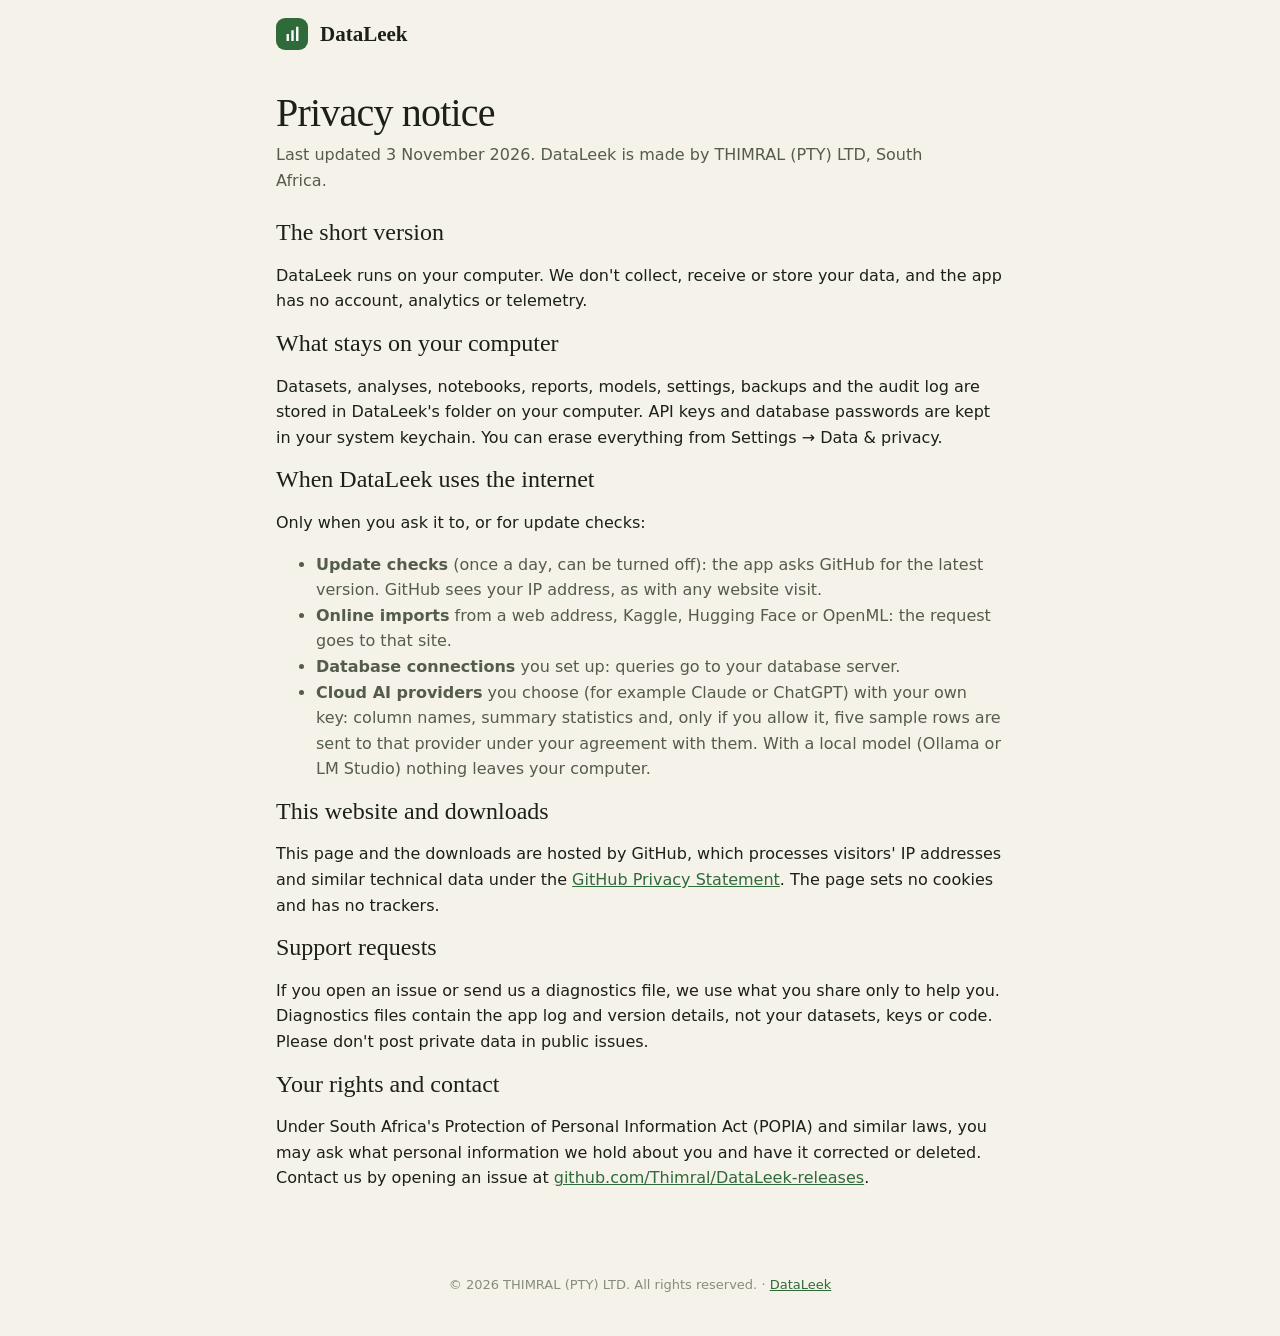
==== site/privacy.html @ f8dbf301 "Privacy notice, current screenshots, macOS 15 first-launch steps Co-Authored-By: Claude Opus 5.5 <no" ====
<!doctype html>
<html lang="en">
<head>
  <meta charset="utf-8">
  <meta name="viewport" content="width=device-width, initial-scale=1">
  <title>DataLeek privacy notice</title>
  <meta name="description" content="How DataLeek handles your data: it runs on your computer and collects nothing.">
  <link rel="icon" href="icon.svg" type="image/svg+xml">
  <style>
    :root {
      --bg: #121510; --surface: #181c15; --elevated: #20261c; --border: #2d3528; --text: #ebeee4; --muted: #a4ad9b; --faint: #737c6b;
      --accent: #c5f277; --accent-text: #162210; --soft: #1f2b19; --cyan: #63d8dd; --iris: #b4a3ff; --coral: #ffb19a;
      --serif: "Iowan Old Style", "Palatino Linotype", Palatino, Charter, Georgia, serif;
      --sans: Inter, system-ui, -apple-system, "Segoe UI", Roboto, sans-serif; --mono: ui-monospace, "SF Mono", Menlo, Consolas, monospace;
      color-scheme: dark;
    }
    @media (prefers-color-scheme: light) {
      :root:not([data-theme="dark"]) { --bg: #f5f2e9; --surface: #fbf9f3; --elevated: #ffffff; --border: #ddd6c6; --text: #1b2018; --muted: #545c4d; --faint: #868d7e;
        --accent: #2f6b3a; --accent-text: #ffffff; --soft: #e2ebd6; --cyan: #077e86; --iris: #7560b9; --coral: #be6045; color-scheme: light; }
    }
    * { box-sizing: border-box; }
    body { margin: 0; background: var(--bg); color: var(--text); font: 16px/1.6 var(--sans); -webkit-font-smoothing: antialiased; }
    a { color: var(--accent); }
    .wrap { max-width: 1120px; margin: 0 auto; padding: 0 16px; }
    nav { display: flex; align-items: center; gap: 12px; padding: 18px 0; }
    .mark { width: 32px; height: 32px; border-radius: 9px; background: var(--accent); color: var(--accent-text); display: grid; place-items: center; flex: 0 0 32px; }
    .mark svg { width: 19px; height: 19px; }
    .brand { font: 700 21px/1 var(--serif); }
    nav .links { margin-left: auto; display: flex; gap: 18px; font-size: 14px; }
    nav .links a { color: var(--muted); text-decoration: none; }
    nav .links a:hover { color: var(--text); }
    header.hero { padding: 56px 0 28px; text-align: center; }
    .kicker { font: 600 12px/1 var(--mono); letter-spacing: .08em; text-transform: uppercase; color: var(--accent); }
    h1 { font: 500 clamp(34px, 6vw, 60px)/1.05 var(--serif); letter-spacing: -.02em; margin: 16px auto 16px; max-width: 16ch; }
    .lede { color: var(--muted); font-size: clamp(16px, 2vw, 19px); max-width: 60ch; margin: 0 auto 28px; }
    .cta { display: flex; flex-wrap: wrap; gap: 10px; justify-content: center; }
    .btn { display: inline-flex; align-items: center; gap: 10px; padding: 13px 20px; border-radius: 12px; border: 1px solid var(--border); background: var(--surface);
      color: var(--text); font-weight: 600; text-decoration: none; transition: transform .1s, filter .1s; }
    .btn:hover { transform: translateY(-1px); }
    .btn.primary { background: var(--accent); border-color: var(--accent); color: var(--accent-text); }
    .btn small { font-weight: 500; opacity: .75; }
    .btn svg { width: 18px; height: 18px; }
    .meta { color: var(--faint); font-size: 13px; margin-top: 14px; }
    .shot { margin: 44px auto 0; border-radius: 16px; border: 1px solid var(--border); overflow: hidden; box-shadow: 0 30px 80px #0007; max-width: 1100px; }
    .shot img { display: block; width: 100%; height: auto; }
    section { padding: 64px 0 8px; }
    h2 { font: 500 clamp(26px, 3.4vw, 36px)/1.15 var(--serif); margin: 0 0 8px; }
    .sub { color: var(--muted); margin: 0 0 26px; max-width: 64ch; }
    .grid { display: grid; grid-template-columns: repeat(auto-fit, minmax(240px, 1fr)); gap: 14px; }
    .card { background: var(--surface); border: 1px solid var(--border); border-radius: 16px; padding: 20px; }
    .card h3 { margin: 10px 0 6px; font-size: 17px; }
    .card p { margin: 0; color: var(--muted); font-size: 15px; }
    .card .ic { width: 36px; height: 36px; border-radius: 10px; display: grid; place-items: center; background: var(--soft); color: var(--accent); }
    .card .ic svg { width: 20px; height: 20px; }
    .card ul { margin: 8px 0 0; padding-left: 18px; color: var(--muted); font-size: 14px; }
    .say { font-family: var(--mono); font-size: 13px; background: var(--elevated); border: 1px solid var(--border); border-radius: 999px; padding: 4px 12px; display: inline-block; margin: 3px 2px; color: var(--text); }
    .downloads { display: grid; grid-template-columns: repeat(auto-fit, minmax(260px, 1fr)); gap: 14px; }
    .dl { background: var(--surface); border: 1px solid var(--border); border-radius: 16px; padding: 22px; display: flex; flex-direction: column; gap: 10px; }
    .dl.here { border-color: var(--accent); }
    .dl h3 { margin: 0; display: flex; align-items: center; gap: 10px; }
    .dl p, .dl li { color: var(--muted); font-size: 14px; margin: 0; }
    .dl ol { margin: 0; padding-left: 18px; display: grid; gap: 4px; }
    .dl .btn { justify-content: center; margin-top: auto; }
    .tag { font: 600 11px/1 var(--mono); color: var(--accent-text); background: var(--accent); padding: 4px 7px; border-radius: 6px; }
    .themes { display: flex; flex-wrap: wrap; gap: 10px; }
    .sw { display: flex; align-items: center; gap: 8px; border: 1px solid var(--border); border-radius: 999px; padding: 6px 12px 6px 6px; background: var(--surface); font-size: 14px; }
    .sw i { width: 22px; height: 22px; border-radius: 50%; display: block; border: 1px solid #fff2; }
    details { background: var(--surface); border: 1px solid var(--border); border-radius: 14px; padding: 14px 18px; margin-bottom: 10px; }
    summary { cursor: pointer; font-weight: 600; }
    details p { color: var(--muted); margin: 10px 0 0; }
    footer { color: var(--faint); font-size: 13px; padding: 60px 0 40px; text-align: center; }
    @media (max-width: 640px) { nav .links { display: none; } header.hero { padding-top: 28px; } }
  </style>
</head>
<body>
  <div class="wrap" style="max-width:760px">
    <nav><a href="./" style="display:flex;align-items:center;gap:12px;text-decoration:none;color:inherit"><div class="mark" aria-hidden="true"><svg viewBox="0 0 32 32" fill="none"><path d="M8 25V17M16 25V11M24 25V5" stroke="currentColor" stroke-width="4" stroke-linecap="square"/></svg></div><span class="brand">DataLeek</span></a></nav>
    <section style="padding-top:24px">
      <h1 style="text-align:left;margin:0 0 8px;max-width:none;font-size:40px">Privacy notice</h1>
      <p class="sub">Last updated 3 November 2026. DataLeek is made by THIMRAL (PTY) LTD, South Africa.</p>
      <h2 style="font-size:24px">The short version</h2>
      <p>DataLeek runs on your computer. We don't collect, receive or store your data, and the app has no account, analytics or telemetry.</p>
      <h2 style="font-size:24px">What stays on your computer</h2>
      <p>Datasets, analyses, notebooks, reports, models, settings, backups and the audit log are stored in DataLeek's folder on your computer. API keys and database passwords are kept in your system keychain. You can erase everything from Settings → Data &amp; privacy.</p>
      <h2 style="font-size:24px">When DataLeek uses the internet</h2>
      <p>Only when you ask it to, or for update checks:</p>
      <ul style="color:var(--muted)">
        <li><b>Update checks</b> (once a day, can be turned off): the app asks GitHub for the latest version. GitHub sees your IP address, as with any website visit.</li>
        <li><b>Online imports</b> from a web address, Kaggle, Hugging Face or OpenML: the request goes to that site.</li>
        <li><b>Database connections</b> you set up: queries go to your database server.</li>
        <li><b>Cloud AI providers</b> you choose (for example Claude or ChatGPT) with your own key: column names, summary statistics and, only if you allow it, five sample rows are sent to that provider under your agreement with them. With a local model (Ollama or LM Studio) nothing leaves your computer.</li>
      </ul>
      <h2 style="font-size:24px">This website and downloads</h2>
      <p>This page and the downloads are hosted by GitHub, which processes visitors' IP addresses and similar technical data under the <a href="https://docs.github.com/site-policy/privacy-policies/github-general-privacy-statement">GitHub Privacy Statement</a>. The page sets no cookies and has no trackers.</p>
      <h2 style="font-size:24px">Support requests</h2>
      <p>If you open an issue or send us a diagnostics file, we use what you share only to help you. Diagnostics files contain the app log and version details, not your datasets, keys or code. Please don't post private data in public issues.</p>
      <h2 style="font-size:24px">Your rights and contact</h2>
      <p>Under South Africa's Protection of Personal Information Act (POPIA) and similar laws, you may ask what personal information we hold about you and have it corrected or deleted. Contact us by opening an issue at <a href="https://github.com/Thimral/DataLeek-releases/issues">github.com/Thimral/DataLeek-releases</a>.</p>
    </section>
    <footer>© 2026 THIMRAL (PTY) LTD. All rights reserved. · <a href="./">DataLeek</a></footer>
  </div>
</body>
</html>
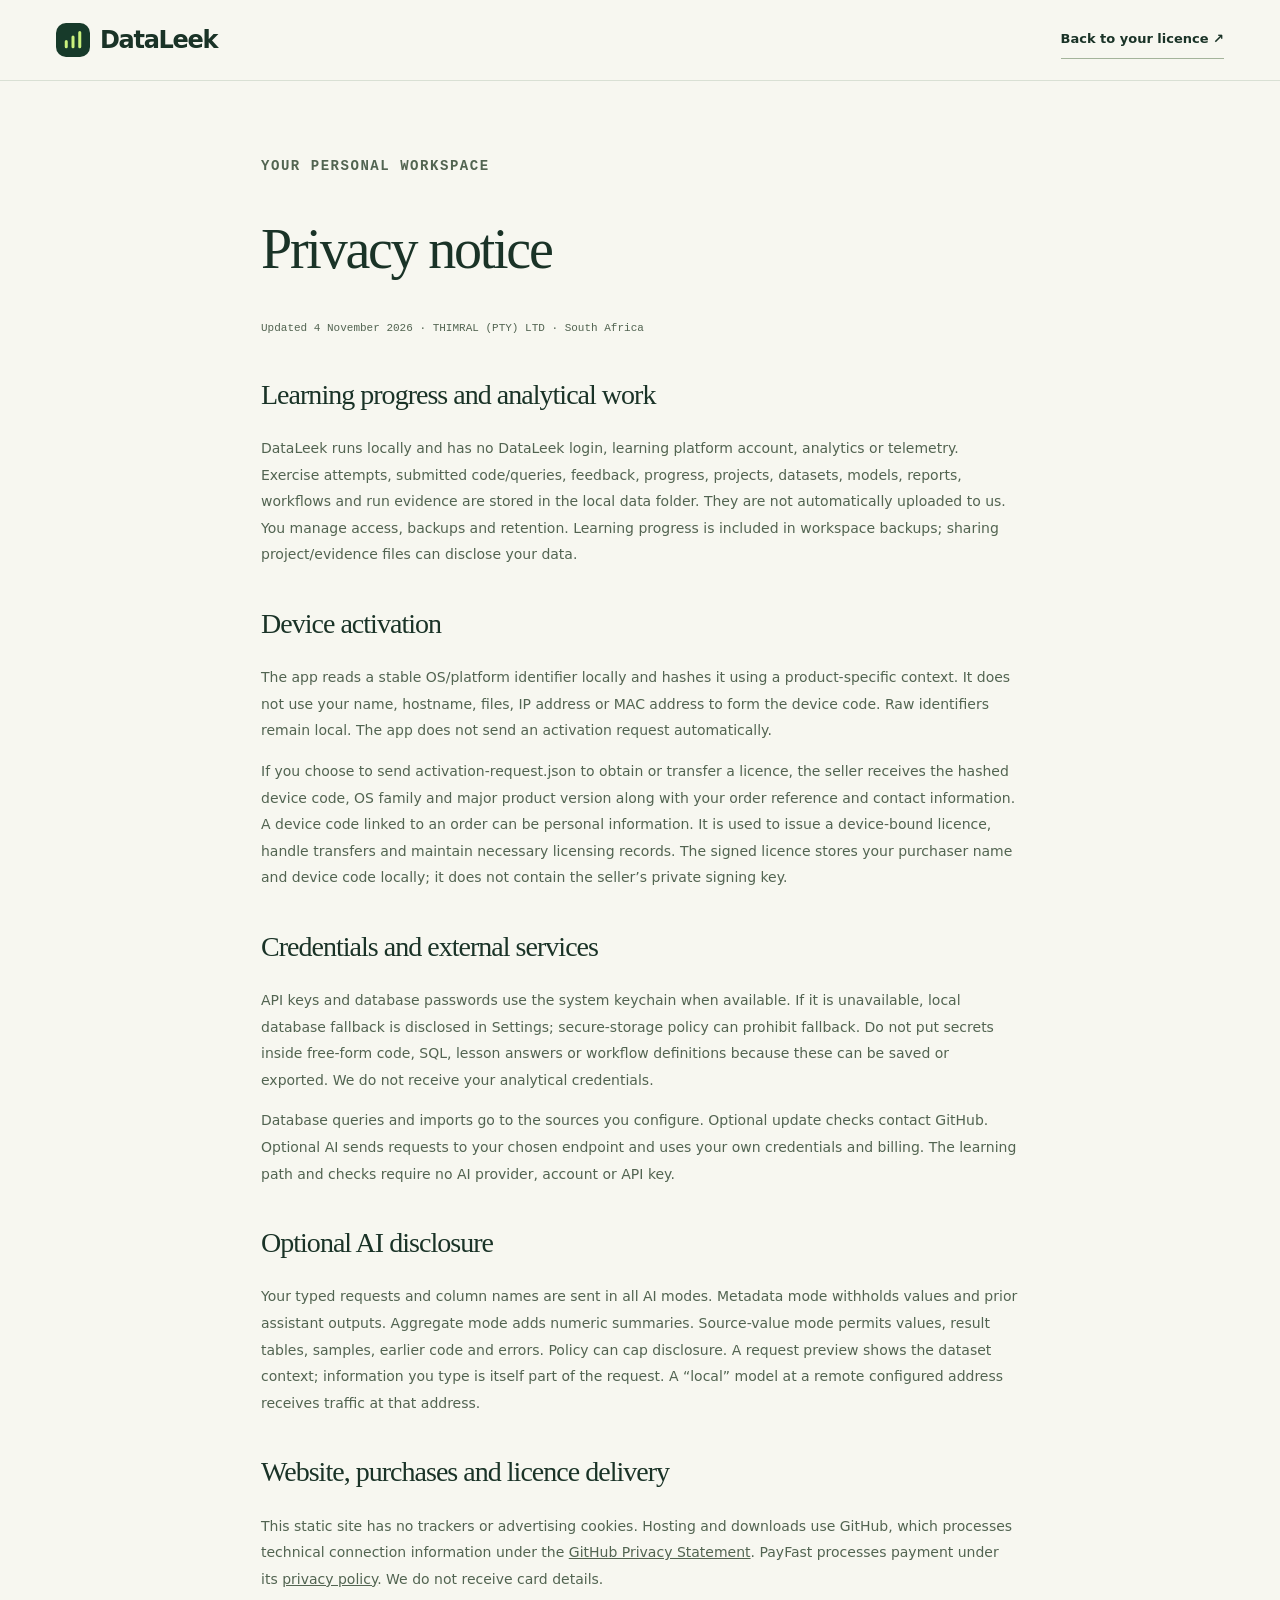
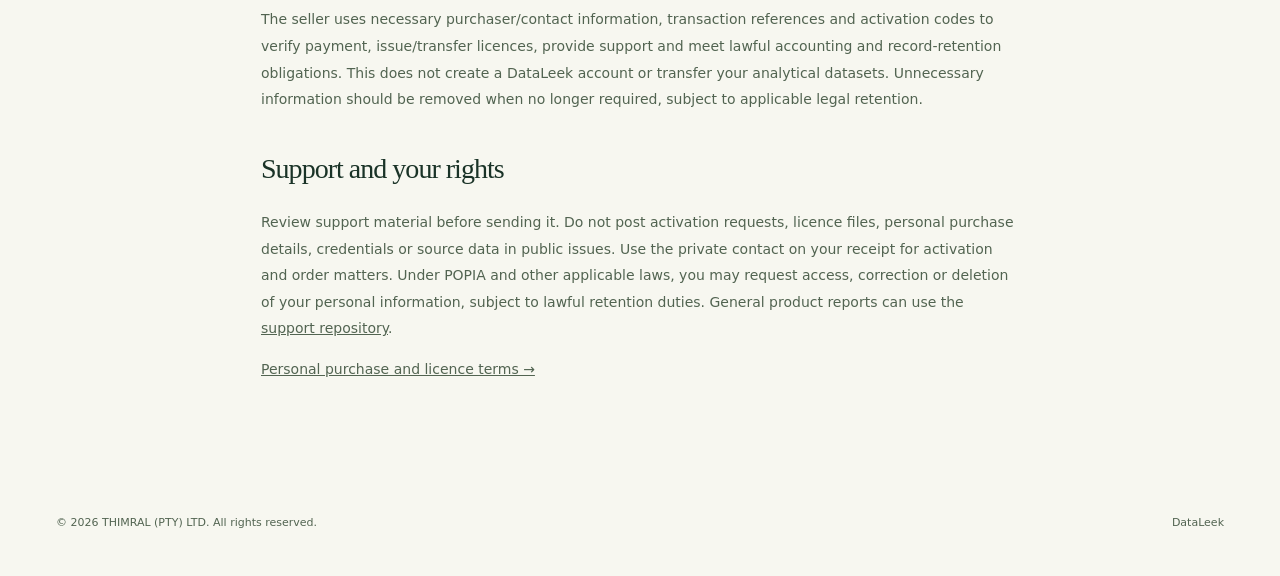
==== commit 1838998c: "Present DataLeek Personal with a refined static purchase site Replace multi-user packages with one o" ====
--- a/site/privacy.html
+++ b/site/privacy.html
@@ -1,103 +1 @@
-<!doctype html>
-<html lang="en">
-<head>
-  <meta charset="utf-8">
-  <meta name="viewport" content="width=device-width, initial-scale=1">
-  <title>DataLeek privacy notice</title>
-  <meta name="description" content="How DataLeek handles your data: it runs on your computer and collects nothing.">
-  <link rel="icon" href="icon.svg" type="image/svg+xml">
-  <style>
-    :root {
-      --bg: #121510; --surface: #181c15; --elevated: #20261c; --border: #2d3528; --text: #ebeee4; --muted: #a4ad9b; --faint: #737c6b;
-      --accent: #c5f277; --accent-text: #162210; --soft: #1f2b19; --cyan: #63d8dd; --iris: #b4a3ff; --coral: #ffb19a;
-      --serif: "Iowan Old Style", "Palatino Linotype", Palatino, Charter, Georgia, serif;
-      --sans: Inter, system-ui, -apple-system, "Segoe UI", Roboto, sans-serif; --mono: ui-monospace, "SF Mono", Menlo, Consolas, monospace;
-      color-scheme: dark;
-    }
-    @media (prefers-color-scheme: light) {
-      :root:not([data-theme="dark"]) { --bg: #f5f2e9; --surface: #fbf9f3; --elevated: #ffffff; --border: #ddd6c6; --text: #1b2018; --muted: #545c4d; --faint: #868d7e;
-        --accent: #2f6b3a; --accent-text: #ffffff; --soft: #e2ebd6; --cyan: #077e86; --iris: #7560b9; --coral: #be6045; color-scheme: light; }
-    }
-    * { box-sizing: border-box; }
-    body { margin: 0; background: var(--bg); color: var(--text); font: 16px/1.6 var(--sans); -webkit-font-smoothing: antialiased; }
-    a { color: var(--accent); }
-    .wrap { max-width: 1120px; margin: 0 auto; padding: 0 16px; }
-    nav { display: flex; align-items: center; gap: 12px; padding: 18px 0; }
-    .mark { width: 32px; height: 32px; border-radius: 9px; background: var(--accent); color: var(--accent-text); display: grid; place-items: center; flex: 0 0 32px; }
-    .mark svg { width: 19px; height: 19px; }
-    .brand { font: 700 21px/1 var(--serif); }
-    nav .links { margin-left: auto; display: flex; gap: 18px; font-size: 14px; }
-    nav .links a { color: var(--muted); text-decoration: none; }
-    nav .links a:hover { color: var(--text); }
-    header.hero { padding: 56px 0 28px; text-align: center; }
-    .kicker { font: 600 12px/1 var(--mono); letter-spacing: .08em; text-transform: uppercase; color: var(--accent); }
-    h1 { font: 500 clamp(34px, 6vw, 60px)/1.05 var(--serif); letter-spacing: -.02em; margin: 16px auto 16px; max-width: 16ch; }
-    .lede { color: var(--muted); font-size: clamp(16px, 2vw, 19px); max-width: 60ch; margin: 0 auto 28px; }
-    .cta { display: flex; flex-wrap: wrap; gap: 10px; justify-content: center; }
-    .btn { display: inline-flex; align-items: center; gap: 10px; padding: 13px 20px; border-radius: 12px; border: 1px solid var(--border); background: var(--surface);
-      color: var(--text); font-weight: 600; text-decoration: none; transition: transform .1s, filter .1s; }
-    .btn:hover { transform: translateY(-1px); }
-    .btn.primary { background: var(--accent); border-color: var(--accent); color: var(--accent-text); }
-    .btn small { font-weight: 500; opacity: .75; }
-    .btn svg { width: 18px; height: 18px; }
-    .meta { color: var(--faint); font-size: 13px; margin-top: 14px; }
-    .shot { margin: 44px auto 0; border-radius: 16px; border: 1px solid var(--border); overflow: hidden; box-shadow: 0 30px 80px #0007; max-width: 1100px; }
-    .shot img { display: block; width: 100%; height: auto; }
-    section { padding: 64px 0 8px; }
-    h2 { font: 500 clamp(26px, 3.4vw, 36px)/1.15 var(--serif); margin: 0 0 8px; }
-    .sub { color: var(--muted); margin: 0 0 26px; max-width: 64ch; }
-    .grid { display: grid; grid-template-columns: repeat(auto-fit, minmax(240px, 1fr)); gap: 14px; }
-    .card { background: var(--surface); border: 1px solid var(--border); border-radius: 16px; padding: 20px; }
-    .card h3 { margin: 10px 0 6px; font-size: 17px; }
-    .card p { margin: 0; color: var(--muted); font-size: 15px; }
-    .card .ic { width: 36px; height: 36px; border-radius: 10px; display: grid; place-items: center; background: var(--soft); color: var(--accent); }
-    .card .ic svg { width: 20px; height: 20px; }
-    .card ul { margin: 8px 0 0; padding-left: 18px; color: var(--muted); font-size: 14px; }
-    .say { font-family: var(--mono); font-size: 13px; background: var(--elevated); border: 1px solid var(--border); border-radius: 999px; padding: 4px 12px; display: inline-block; margin: 3px 2px; color: var(--text); }
-    .downloads { display: grid; grid-template-columns: repeat(auto-fit, minmax(260px, 1fr)); gap: 14px; }
-    .dl { background: var(--surface); border: 1px solid var(--border); border-radius: 16px; padding: 22px; display: flex; flex-direction: column; gap: 10px; }
-    .dl.here { border-color: var(--accent); }
-    .dl h3 { margin: 0; display: flex; align-items: center; gap: 10px; }
-    .dl p, .dl li { color: var(--muted); font-size: 14px; margin: 0; }
-    .dl ol { margin: 0; padding-left: 18px; display: grid; gap: 4px; }
-    .dl .btn { justify-content: center; margin-top: auto; }
-    .tag { font: 600 11px/1 var(--mono); color: var(--accent-text); background: var(--accent); padding: 4px 7px; border-radius: 6px; }
-    .themes { display: flex; flex-wrap: wrap; gap: 10px; }
-    .sw { display: flex; align-items: center; gap: 8px; border: 1px solid var(--border); border-radius: 999px; padding: 6px 12px 6px 6px; background: var(--surface); font-size: 14px; }
-    .sw i { width: 22px; height: 22px; border-radius: 50%; display: block; border: 1px solid #fff2; }
-    details { background: var(--surface); border: 1px solid var(--border); border-radius: 14px; padding: 14px 18px; margin-bottom: 10px; }
-    summary { cursor: pointer; font-weight: 600; }
-    details p { color: var(--muted); margin: 10px 0 0; }
-    footer { color: var(--faint); font-size: 13px; padding: 60px 0 40px; text-align: center; }
-    @media (max-width: 640px) { nav .links { display: none; } header.hero { padding-top: 28px; } }
-  </style>
-</head>
-<body>
-  <div class="wrap" style="max-width:760px">
-    <nav><a href="./" style="display:flex;align-items:center;gap:12px;text-decoration:none;color:inherit"><div class="mark" aria-hidden="true"><svg viewBox="0 0 32 32" fill="none"><path d="M8 25V17M16 25V11M24 25V5" stroke="currentColor" stroke-width="4" stroke-linecap="square"/></svg></div><span class="brand">DataLeek</span></a></nav>
-    <section style="padding-top:24px">
-      <h1 style="text-align:left;margin:0 0 8px;max-width:none;font-size:40px">Privacy notice</h1>
-      <p class="sub">Last updated 3 November 2026. DataLeek is made by THIMRAL (PTY) LTD, South Africa.</p>
-      <h2 style="font-size:24px">The short version</h2>
-      <p>DataLeek runs on your computer. We don't collect, receive or store your data, and the app has no account, analytics or telemetry.</p>
-      <h2 style="font-size:24px">What stays on your computer</h2>
-      <p>Datasets, analyses, notebooks, reports, models, settings, backups and the audit log are stored in DataLeek's folder on your computer. API keys and database passwords are kept in your system keychain. You can erase everything from Settings → Data &amp; privacy.</p>
-      <h2 style="font-size:24px">When DataLeek uses the internet</h2>
-      <p>Only when you ask it to, or for update checks:</p>
-      <ul style="color:var(--muted)">
-        <li><b>Update checks</b> (once a day, can be turned off): the app asks GitHub for the latest version. GitHub sees your IP address, as with any website visit.</li>
-        <li><b>Online imports</b> from a web address, Kaggle, Hugging Face or OpenML: the request goes to that site.</li>
-        <li><b>Database connections</b> you set up: queries go to your database server.</li>
-        <li><b>Cloud AI providers</b> you choose (for example Claude or ChatGPT) with your own key: column names, summary statistics and, only if you allow it, five sample rows are sent to that provider under your agreement with them. With a local model (Ollama or LM Studio) nothing leaves your computer.</li>
-      </ul>
-      <h2 style="font-size:24px">This website and downloads</h2>
-      <p>This page and the downloads are hosted by GitHub, which processes visitors' IP addresses and similar technical data under the <a href="https://docs.github.com/site-policy/privacy-policies/github-general-privacy-statement">GitHub Privacy Statement</a>. The page sets no cookies and has no trackers.</p>
-      <h2 style="font-size:24px">Support requests</h2>
-      <p>If you open an issue or send us a diagnostics file, we use what you share only to help you. Diagnostics files contain the app log and version details, not your datasets, keys or code. Please don't post private data in public issues.</p>
-      <h2 style="font-size:24px">Your rights and contact</h2>
-      <p>Under South Africa's Protection of Personal Information Act (POPIA) and similar laws, you may ask what personal information we hold about you and have it corrected or deleted. Contact us by opening an issue at <a href="https://github.com/Thimral/DataLeek-releases/issues">github.com/Thimral/DataLeek-releases</a>.</p>
-    </section>
-    <footer>© 2026 THIMRAL (PTY) LTD. All rights reserved. · <a href="./">DataLeek</a></footer>
-  </div>
-</body>
-</html>
+<!doctype html><html lang="en"><head><meta charset="utf-8"><meta name="viewport" content="width=device-width,initial-scale=1"><title>Privacy — DataLeek Personal</title><meta name="description" content="DataLeek keeps learning progress and analytical work local. How device activation, optional AI, purchases and support work."><link rel="icon" href="icon.svg"><link rel="stylesheet" href="site.css"></head><body><header class="header"><div class="container nav"><a class="brand" href="./"><span class="brand-mark" aria-hidden="true"><svg viewBox="0 0 32 32" fill="none"><path d="M7 25V18M16 25V12M25 25V6" stroke="currentColor" stroke-width="4" stroke-linecap="round"/></svg></span>DataLeek</a><a class="text-link" href="./#pricing">Back to your licence ↗</a></div></header><main class="container legal"><p class="eyebrow">YOUR PERSONAL WORKSPACE</p><h1>Privacy notice</h1><p class="updated">Updated 4 November 2026 · THIMRAL (PTY) LTD · South Africa</p><h2>Learning progress and analytical work</h2><p>DataLeek runs locally and has no DataLeek login, learning platform account, analytics or telemetry. Exercise attempts, submitted code/queries, feedback, progress, projects, datasets, models, reports, workflows and run evidence are stored in the local data folder. They are not automatically uploaded to us. You manage access, backups and retention. Learning progress is included in workspace backups; sharing project/evidence files can disclose your data.</p><h2>Device activation</h2><p>The app reads a stable OS/platform identifier locally and hashes it using a product-specific context. It does not use your name, hostname, files, IP address or MAC address to form the device code. Raw identifiers remain local. The app does not send an activation request automatically.</p><p>If you choose to send activation-request.json to obtain or transfer a licence, the seller receives the hashed device code, OS family and major product version along with your order reference and contact information. A device code linked to an order can be personal information. It is used to issue a device-bound licence, handle transfers and maintain necessary licensing records. The signed licence stores your purchaser name and device code locally; it does not contain the seller’s private signing key.</p><h2>Credentials and external services</h2><p>API keys and database passwords use the system keychain when available. If it is unavailable, local database fallback is disclosed in Settings; secure-storage policy can prohibit fallback. Do not put secrets inside free-form code, SQL, lesson answers or workflow definitions because these can be saved or exported. We do not receive your analytical credentials.</p><p>Database queries and imports go to the sources you configure. Optional update checks contact GitHub. Optional AI sends requests to your chosen endpoint and uses your own credentials and billing. The learning path and checks require no AI provider, account or API key.</p><h2>Optional AI disclosure</h2><p>Your typed requests and column names are sent in all AI modes. Metadata mode withholds values and prior assistant outputs. Aggregate mode adds numeric summaries. Source-value mode permits values, result tables, samples, earlier code and errors. Policy can cap disclosure. A request preview shows the dataset context; information you type is itself part of the request. A “local” model at a remote configured address receives traffic at that address.</p><h2>Website, purchases and licence delivery</h2><p>This static site has no trackers or advertising cookies. Hosting and downloads use GitHub, which processes technical connection information under the <a href="https://docs.github.com/site-policy/privacy-policies/github-general-privacy-statement">GitHub Privacy Statement</a>. PayFast processes payment under its <a href="https://payfast.io/privacy-policy/">privacy policy</a>. We do not receive card details.</p><p>The seller uses necessary purchaser/contact information, transaction references and activation codes to verify payment, issue/transfer licences, provide support and meet lawful accounting and record-retention obligations. This does not create a DataLeek account or transfer your analytical datasets. Unnecessary information should be removed when no longer required, subject to applicable legal retention.</p><h2>Support and your rights</h2><p>Review support material before sending it. Do not post activation requests, licence files, personal purchase details, credentials or source data in public issues. Use the private contact on your receipt for activation and order matters. Under POPIA and other applicable laws, you may request access, correction or deletion of your personal information, subject to lawful retention duties. General product reports can use the <a href="https://github.com/Thimral/DataLeek-releases/issues">support repository</a>.</p><p><a href="terms.html">Personal purchase and licence terms →</a></p></main><footer class="footer container"><small>© 2026 THIMRAL (PTY) LTD. All rights reserved.</small><a href="./">DataLeek</a></footer></body></html>
--- a/site/site.css
+++ b/site/site.css
@@ -0,0 +1,297 @@
+/* DataLeek Personal. Pine, lime and warm ivory; no external fonts or UI packages. */
+:root {
+  --paper: #f7f7f0;
+  --white: #fff;
+  --ink: #1a3327;
+  --muted: #526451;
+  --line: #d9e0d4;
+  --green: #173a2a;
+  --lime: #caf17d;
+  --soft: #edf1e6;
+  --serif: "Iowan Old Style", "Palatino Linotype", Palatino, Georgia, serif;
+  --sans: Inter, system-ui, -apple-system, "Segoe UI", sans-serif;
+  --mono: ui-monospace, "SF Mono", Consolas, monospace;
+  color-scheme: light;
+  scroll-behavior: smooth;
+  scroll-padding-top: 100px;
+}
+* { box-sizing: border-box; }
+body { margin: 0; background: var(--paper); color: var(--ink); font: 15px/1.75 var(--sans); -webkit-font-smoothing: antialiased; }
+button, input { font: inherit; }
+a { color: inherit; }
+button, a, input, summary { touch-action: manipulation; }
+a, button { -webkit-tap-highlight-color: transparent; }
+button { cursor: pointer; }
+button:disabled { cursor: not-allowed; opacity: .55; }
+[hidden] { display: none !important; }
+::selection { background: var(--lime); color: var(--ink); }
+:focus-visible { outline: 3px solid #547a3b; outline-offset: 5px; }
+img { display: block; max-width: 100%; }
+.icon-library { position: absolute; width: 0; height: 0; overflow: hidden; pointer-events: none; }
+.ui-icon { display: inline-block; width: 20px; height: 20px; flex: none; fill: none; stroke: currentColor; stroke-width: 1.7; stroke-linecap: round; stroke-linejoin: round; vertical-align: middle; }
+.container { max-width: 1328px; margin-inline: auto; padding-inline: 56px; }
+.eyebrow { font: 550 10px/1.7 var(--mono); letter-spacing: .11em; text-transform: uppercase; margin: 0 0 20px; display: flex; align-items: center; gap: 9px; }
+.status-dot { display: inline-block; width: 6px; height: 6px; background: #507434; border-radius: 50%; flex: none; }
+h2 { font: 400 clamp(34px,3.7vw,50px)/1.15 var(--serif); letter-spacing: -.035em; margin: 0 0 24px; }
+h1 em, h2 em { font-weight: 400; color: #527139; }
+.micro { font-size: 12px; color: var(--muted); line-height: 1.8; }
+.header { position: sticky; top: 0; z-index: 10; background: #f7f7f0f5; border-bottom: 1px solid var(--line); backdrop-filter: blur(16px); }
+.nav { height: 80px; display: flex; align-items: center; justify-content: space-between; gap: 28px; }
+.brand { display: inline-flex; align-items: center; gap: 10px; font: 650 24px/1 var(--sans); text-decoration: none; letter-spacing: -.055em; white-space: nowrap; }
+.brand-mark { display: grid; place-items: center; width: 34px; height: 34px; border-radius: 10px; background: var(--green); color: var(--lime); }
+.brand-mark svg { width: 24px; height: 24px; }
+.nav nav { display: flex; gap: 32px; }
+.nav nav a { position: relative; font-size: 13px; font-weight: 500; text-decoration: none; color: var(--muted); }
+.nav nav a:hover { color: var(--ink); text-decoration: underline; text-underline-offset: 6px; }
+.button { display: inline-flex; align-items: center; justify-content: center; gap: 20px; background: transparent; border: 1px solid #adbea4; border-radius: 8px; padding: 14px 21px; text-decoration: none; font-size: 13px; font-weight: 600; line-height: 1.4; transition: background .15s, border-color .15s, transform .15s; }
+.button:hover { background: #e7eddf; border-color: #769265; transform: translateY(-1px); }
+.button.primary { background: var(--green); border-color: var(--green); color: #f3f5eb; }
+.button.primary:hover { background: #275037; }
+.button.small { font-size: 12px; padding: 11px 16px; }
+.button .ui-icon, .text-link .ui-icon { width: 17px; height: 17px; }
+.text-link { font-size: 13px; font-weight: 550; text-decoration: none; display: inline-flex; align-items: center; gap: 12px; border-bottom: 1px solid #a4b49b; padding: 7px 0; }
+.text-link:hover { border-color: var(--ink); }
+.menu-toggle { display: none; align-items: center; gap: 10px; background: transparent; border: 1px solid var(--line); padding: 8px 12px; border-radius: 7px; color: var(--ink); font-size: 12px; }
+
+/* Intro: the real application is the main visual. */
+.hero { padding-top: 78px; padding-bottom: 76px; display: grid; grid-template-columns: .95fr 1.15fr; gap: 48px; align-items: center; min-height: 720px; }
+.hero h1 { font: 500 clamp(56px,5.8vw,82px)/1.03 var(--serif); letter-spacing: -.05em; margin: 24px 0; }
+.lead { font-size: 16px; line-height: 1.85; max-width: 420px; color: var(--muted); }
+.hero-actions { display: flex; align-items: center; gap: 24px; margin: 30px 0 18px; flex-wrap: wrap; }
+.hero .micro { font-size: 11px; line-height: 1.9; }
+.hero-visual { position: relative; min-width: 0; padding: 28px 0 14px; }
+.hero-visual::before { content: ""; position: absolute; inset: 0 -24px 0 -24px; z-index: -1; border: 1px solid #dce5d0; border-radius: 26px; background-color: #eaf0df; background-image: linear-gradient(#68884a0c 1px,transparent 1px),linear-gradient(90deg,#68884a0c 1px,transparent 1px); background-size: 28px 28px; }
+.visual-label { display: flex; justify-content: space-between; flex-wrap: wrap; gap: 6px; font: 9px var(--mono); letter-spacing: .04em; margin: 0 2px 16px; color: #526c44; }
+.product-window { border: 1px solid #435b45; border-radius: 10px; overflow: hidden; box-shadow: 0 24px 44px #294c2f24,0 4px 12px #294c2f10; background: #111a16; }
+.product-window img { width: 100%; height: auto; aspect-ratio: 1.48; object-fit: cover; object-position: left top; }
+.window-chrome { min-height: 32px; display: flex; align-items: center; justify-content: space-between; gap: 12px; padding: 8px 12px; color: #b5c5b7; font: 10px var(--mono); background: #1b2a21; border-bottom: 1px solid #344a39; }
+.window-chrome > .ui-icon { width: 13px; height: 13px; }
+.window-dots { display: flex; gap: 5px; }
+.window-dots i { width: 5px; height: 5px; background: #6e8670; border-radius: 50%; }
+.visual-note { display: flex; align-items: center; gap: 13px; margin: 22px 8px 0; }
+.note-mark { display: grid; place-items: center; width: 36px; height: 36px; border: 1px solid #b8c99f; border-radius: 10px; background: #f2f6e9; color: #507137; }
+.visual-note strong { font-size: 12px; font-weight: 600; }
+.visual-note p { font-size: 11px; color: var(--muted); margin: 1px 0; }
+.principles { background: #eef2e6; border-block: 1px solid var(--line); }
+.principles-inner { display: flex; justify-content: space-between; gap: 24px; flex-wrap: wrap; padding-block: 24px; font: 10px var(--mono); letter-spacing: .06em; color: #4c6540; }
+
+/* The learning path */
+.section { padding-block: 96px; }
+.section-heading { display: grid; grid-template-columns: 1fr .65fr; column-gap: 90px; align-items: end; margin-bottom: 42px; }
+.section-heading .eyebrow { grid-column: 1 / -1; }
+.section-heading h2 { margin-bottom: 0; }
+.section-heading > p:last-child { font-size: 14px; line-height: 1.85; color: var(--muted); margin: 0; max-width: 360px; }
+.course-grid { display: grid; grid-template-columns: repeat(4,minmax(0,1fr)); gap: 16px; }
+.course-card { border: 1px solid var(--line); border-radius: 12px; background: #fcfcf7; padding: 22px; display: flex; flex-direction: column; min-width: 0; }
+.course-card-top { display: flex; justify-content: space-between; align-items: center; margin-bottom: 20px; }
+.course-icon { display: grid; place-items: center; width: 38px; height: 38px; color: #3b6a39; background: #ebf1df; border: 1px solid #dce6cd; border-radius: 10px; }
+.course-card:nth-child(3n+2) .course-icon { color: #397778; background: #e5efea; border-color: #d4e3dd; }
+.course-card:nth-child(3n) .course-icon { color: #8b672b; background: #f2ecda; border-color: #e7ddc0; }
+.course-number { font: 11px var(--mono); color: var(--muted); }
+.course-card .eyebrow { font-size: 9px; margin-bottom: 7px; letter-spacing: .08em; color: var(--muted); }
+.course-card h3 { font: 600 17px/1.45 var(--sans); letter-spacing: -.025em; margin: 0 0 12px; }
+.course-card > p:not(.eyebrow) { flex: 1; font-size: 13px; line-height: 1.8; color: var(--muted); margin: 0 0 20px; }
+.course-card details { border-top: 1px solid var(--line); padding-top: 14px; }
+.course-card summary { font-size: 11px; gap: 10px; }
+.course-card details ul { font-size: 12px; color: var(--muted); padding-left: 16px; }
+.course-time { display: flex; align-items: center; gap: 6px; font: 10px var(--mono); color: var(--muted); margin-top: 16px; }
+.course-time svg { width: 14px; height: 14px; }
+.course-note { max-width: 850px; margin: 24px 0 0; color: var(--muted); font-size: 11px; line-height: 1.9; }
+
+/* A worked example and the analytical workspace */
+.workflow-section { background: var(--green); color: #f3f5eb; padding-block: 88px; }
+.workflow-layout { display: grid; grid-template-columns: 1fr 1fr; gap: 88px; align-items: center; }
+.workflow-section .eyebrow { color: #beccab; }
+.workflow-section h2 em { color: var(--lime); }
+.workflow-section p:not(.eyebrow) { color: #c2d0bb; font-size: 14px; max-width: 410px; line-height: 1.9; }
+.workflow-section .text-link { margin-top: 16px; border-color: #71946b; }
+.workflow-demo { border: 1px solid #526f4c; border-radius: 14px; background: #1d4430; box-shadow: 0 16px 40px #06251622; }
+.workflow-demo-head { display: flex; align-items: center; gap: 10px; padding: 20px 24px; border-bottom: 1px solid #45613e; font-size: 13px; flex-wrap: wrap; }
+.workflow-demo-head .status-dot { background: var(--lime); }
+.pill { display: inline-flex; align-items: center; font: 9px var(--mono); letter-spacing: .03em; padding: 5px 8px; border: 1px solid #68805a; border-radius: 5px; }
+.workflow-demo-head .pill { margin-left: auto; color: #cfe0bc; font-size: 8px; }
+.process-list { list-style: none; margin: 0; padding: 8px 24px; }
+.process-list li { display: flex; align-items: center; gap: 18px; padding: 20px 0; }
+.step-icon { width: 30px; height: 30px; display: grid; place-items: center; border: 1px solid #6e8a5e; border-radius: 9px; color: var(--lime); font: 11px var(--mono); flex: none; }
+.process-list strong { display: block; font-size: 13px; font-weight: 550; }
+.process-list div > span { display: block; font-size: 12px; color: #bdccb2; margin-top: 4px; line-height: 1.7; }
+.workflow-demo-foot { display: flex; gap: 10px; align-items: center; border-top: 1px solid #45613e; padding: 18px 24px; font-size: 11px; color: #c3d3b6; }
+.workflow-demo-foot svg { color: var(--lime); }
+.feature-grid { display: grid; grid-template-columns: repeat(3,minmax(0,1fr)); border: 1px solid var(--line); border-radius: 12px; overflow: hidden; }
+.feature { padding: 30px; border-right: 1px solid var(--line); }
+.feature:last-child { border: 0; }
+.feature-number { font: 9px var(--mono); letter-spacing: .06em; color: var(--muted); }
+.feature-icon { display: grid; place-items: center; width: 44px; height: 44px; border-radius: 12px; background: #e9f0de; border: 1px solid #d8e3cb; margin: 28px 0 22px; color: #456c36; }
+.feature-icon svg { width: 23px; height: 23px; }
+.feature h3 { font: 600 20px/1.35 var(--sans); letter-spacing: -.025em; margin: 0 0 14px; }
+.feature p { font-size: 13px; color: var(--muted); line-height: 1.9; margin-bottom: 24px; }
+.feature-footer { display: block; font: 9px/1.8 var(--mono); letter-spacing: .035em; border-top: 1px solid var(--line); padding-top: 18px; color: var(--muted); }
+.work-preview { margin: 32px 0 0; border: 1px solid #344a39; border-radius: 12px; overflow: hidden; background: #111a16; box-shadow: 0 14px 32px #294c2f12; }
+.work-preview img { width: 100%; height: auto; }
+.work-preview figcaption { padding: 16px 24px; font-size: 12px; color: #bfcdba; border-top: 1px solid #344a39; }
+
+/* One product, one price */
+.pricing-section { padding-block: 88px; background: #edf1e4; border-block: 1px solid var(--line); }
+.personal-pricing { display: grid; grid-template-columns: 1fr .9fr; gap: 104px; align-items: center; }
+.price-intro > p:not(.eyebrow) { font-size: 15px; max-width: 460px; color: var(--muted); }
+.price-intro > p.micro { font-size: 12px; }
+.ownership-list { padding: 0; margin: 28px 0; list-style: none; }
+.ownership-list li { display: flex; align-items: center; gap: 12px; font-size: 14px; padding-block: 7px; }
+.ownership-list svg { width: 17px; height: 17px; color: #527139; }
+.price-card { border: 1px solid #426041; border-radius: 16px; padding: 36px; position: relative; background: var(--green); color: #f3f5eb; }
+.price-card .eyebrow { color: var(--lime); font-size: 10px; margin-bottom: 16px; }
+.price-card h3 { font: 400 34px/1.2 var(--serif); letter-spacing: -.025em; margin: 0 0 24px; }
+.price { font: 500 clamp(48px,4.2vw,62px)/1.1 var(--sans); letter-spacing: -.06em; margin: 0; font-variant-numeric: tabular-nums; }
+.currency { font-size: .56em; margin-right: 5px; font-weight: 400; }
+.once { display: block; font: 12px/1.7 var(--sans); letter-spacing: 0; color: #c0d0b8; margin: 10px 0 14px; }
+.seat-line { display: inline-flex; align-items: center; border: 1px solid #54724b; border-radius: 6px; padding: 5px 10px; font-size: 11px; margin: 0 0 24px; color: #d2dfc7; }
+.price-card .button { width: 100%; justify-content: space-between; background: var(--lime); color: #172711; border-color: var(--lime); }
+.price-card .button:hover { background: #dbf7a6; border-color: #dbf7a6; }
+.price-card ul { padding: 24px 0 8px; margin: 24px 0 0; list-style: none; border-top: 1px solid #476340; }
+.price-card li { display: flex; align-items: flex-start; gap: 10px; font-size: 13px; margin-bottom: 12px; line-height: 1.7; }
+.price-card li svg { width: 16px; height: 16px; margin-top: 3px; color: var(--lime); }
+.card-foot { font-size: 11px; color: #c1d1b8; border-top: 1px solid #476340; padding-top: 20px; line-height: 1.85; margin-bottom: 0; }
+
+/* Activation, downloads, questions and legal pages */
+.activation-section { display: grid; grid-template-columns: 1fr 1fr; gap: 100px; align-items: start; }
+.activation-section > div > p:not(.eyebrow) { max-width: 470px; font-size: 14px; color: var(--muted); line-height: 1.9; }
+.activation-list { margin: 0; padding: 0; list-style: none; }
+.activation-list li { display: flex; align-items: flex-start; gap: 22px; padding: 0 0 26px; margin-bottom: 26px; border-bottom: 1px solid var(--line); }
+.activation-list li:last-child { margin-bottom: 0; }
+.activation-list li > span { display: grid; place-items: center; width: 34px; height: 34px; border: 1px solid #b9cba8; border-radius: 9px; background: #eaf1df; color: #426b31; font: 11px var(--mono); flex: none; }
+.activation-list h3 { font-size: 15px; font-weight: 600; margin: 3px 0 9px; letter-spacing: -.015em; }
+.activation-list p { font-size: 13px; line-height: 1.8; color: var(--muted); margin: 0; }
+.download-section { display: flex; align-items: center; justify-content: space-between; gap: 64px; border-block: 1px solid var(--line); }
+.download-section p:not(.eyebrow) { font-size: 14px; color: var(--muted); max-width: 580px; }
+.download-links { display: flex; flex-direction: column; align-items: flex-start; gap: 16px; flex: none; }
+.faq-section { display: grid; grid-template-columns: 1fr 1.4fr; gap: 80px; }
+.faq-list details { border-bottom: 1px solid var(--line); padding: 21px 0; }
+.faq-list details:first-child { border-top: 1px solid var(--line); }
+summary { cursor: pointer; font-weight: 550; font-size: 14px; list-style: none; display: flex; justify-content: space-between; gap: 20px; }
+summary::-webkit-details-marker { display: none; }
+summary::after { content: "+"; font-size: 19px; font-weight: 400; line-height: 1.3; color: var(--muted); }
+details[open] > summary::after { content: "−"; }
+.faq-list p { font-size: 13px; color: var(--muted); line-height: 1.9; margin-bottom: 0; padding-right: 20px; }
+.closing { background: #e7eedb; text-align: center; padding-block: 80px; border-block: 1px solid #d7e1cb; }
+.closing .eyebrow { justify-content: center; }
+.closing h2 { font-size: clamp(40px,4.2vw,60px); }
+.closing .button { margin-top: 10px; }
+.footer { display: flex; justify-content: space-between; gap: 40px; padding-block: 44px; }
+.footer .brand { font-size: 21px; }
+.footer p, .footer small { font-size: 11px; color: var(--muted); }
+.footer nav { display: flex; gap: 20px; flex-wrap: wrap; justify-content: flex-end; max-width: 560px; align-content: center; }
+.footer nav a, .footer > a { font-size: 11px; text-decoration: none; color: var(--muted); }
+.footer nav a:hover, .footer > a:hover { text-decoration: underline; text-underline-offset: 4px; }
+.skip { position: fixed; top: -100px; left: 20px; background: var(--green); color: white; z-index: 100; padding: 10px; }
+.skip:focus { top: 10px; }
+dialog { border: 1px solid var(--line); border-radius: 16px; background: var(--paper); color: var(--ink); padding: 36px; width: min(540px,calc(100% - 32px)); max-height: 90vh; overflow: auto; box-shadow: 0 30px 100px #0004; }
+dialog::backdrop { background: #10271acc; backdrop-filter: blur(5px); }
+dialog h2 { font-size: 42px; }
+dialog > p:not(.eyebrow) { font-size: 13px; }
+.dialog-close { position: absolute; right: 14px; top: 14px; display: grid; place-items: center; width: 32px; height: 32px; color: var(--muted); background: transparent; border: 0; border-radius: 7px; }
+.dialog-close:hover { background: var(--soft); }
+.order-summary { border-block: 1px solid var(--line); padding-block: 16px; margin-block: 24px; }
+.order-summary > div { display: flex; justify-content: space-between; gap: 20px; font-size: 13px; padding-block: 6px; }
+.order-summary dd { margin: 0; font-weight: 600; text-align: right; }
+.agreement { display: flex; align-items: flex-start; gap: 12px; font-size: 12px; margin: 22px 0; }
+.agreement input { accent-color: var(--green); margin-top: 5px; flex: none; }
+#checkout-button { width: 100%; justify-content: space-between; }
+#checkout-status { background: var(--soft); padding: 14px; border: 1px solid var(--line); border-radius: 8px; font-size: 12px; }
+#checkout-status:empty { display: none; }
+.noscript { padding: 20px; text-align: center; }
+.legal { max-width: 870px; padding-block: 72px; }
+.legal h1 { font: 400 clamp(38px,5vw,56px)/1.15 var(--serif); letter-spacing: -.04em; }
+.legal h2 { font-size: 28px; margin-top: 40px; }
+.legal p, .legal li { font-size: 14px; line-height: 1.9; color: var(--muted); }
+.legal .updated { font: 11px/1.8 var(--mono); }
+
+@media (max-width: 1100px) {
+  .container { padding-inline: 36px; }
+  .nav nav { gap: 22px; }
+  .hero { gap: 36px; min-height: 670px; padding-block: 64px; }
+  .hero h1 { font-size: 62px; }
+  .hero-actions { gap: 16px; }
+  .visual-label { font-size: 8px; }
+  .course-grid { grid-template-columns: repeat(2,minmax(0,1fr)); }
+  .workflow-layout, .activation-section { gap: 48px; }
+  .personal-pricing { gap: 64px; }
+  .section-heading { column-gap: 48px; }
+  .feature { padding: 24px; }
+}
+@media (max-width: 800px) {
+  .nav { height: 72px; }
+  .nav-cta { display: none; }
+  .hero { grid-template-columns: 1fr; padding-top: 52px; gap: 44px; }
+  .hero-copy { max-width: 600px; }
+  .hero h1 { font-size: 76px; }
+  .hero .lead { max-width: 510px; }
+  .hero-visual { max-width: 640px; justify-self: center; width: calc(100% - 32px); }
+  .section { padding-block: 64px; }
+  .section-heading { grid-template-columns: 1fr; row-gap: 20px; }
+  .section-heading > p:last-child { max-width: 510px; }
+  .feature-grid, .workflow-layout, .activation-section, .personal-pricing, .faq-section { grid-template-columns: 1fr; }
+  .feature { border-right: 0; border-bottom: 1px solid var(--line); }
+  .feature-icon { margin-block: 20px; }
+  .personal-pricing { gap: 36px; }
+  .price-card { max-width: 540px; width: 100%; justify-self: center; }
+  .activation-section { gap: 36px; }
+  .download-section { flex-direction: column; align-items: flex-start; gap: 24px; }
+  .faq-section { gap: 20px; }
+  .footer { flex-direction: column; gap: 24px; }
+  .footer nav { justify-content: flex-start; }
+}
+@media (max-width: 560px) {
+  .container { padding-inline: 24px; }
+  .nav { gap: 18px; }
+  .brand { font-size: 23px; }
+  .menu-toggle { display: inline-flex; }
+  .nav nav { display: none; position: absolute; left: 0; right: 0; top: 72px; background: var(--paper); padding: 20px 24px; border-bottom: 1px solid var(--line); box-shadow: 0 12px 20px #173a2a0c; }
+  .nav nav.open { display: grid; gap: 18px; }
+  .nav nav a { font-size: 14px; }
+  .hero { padding-top: 40px; padding-bottom: 48px; gap: 30px; }
+  .hero .eyebrow { font-size: 9px; }
+  .hero h1 { font-size: clamp(48px,12.3vw,68px); margin-block: 20px; }
+  .lead { font-size: 15px; }
+  .hero-actions { align-items: flex-start; flex-direction: column; gap: 14px; margin-top: 26px; }
+  .hero-visual { width: calc(100% - 16px); }
+  .hero-visual::before { inset-inline: -16px; border-radius: 20px; }
+  .visual-label { font-size: 7px; }
+  .visual-label > span:last-child { display: none; }
+  .visual-note { margin-inline: 0; }
+  .principles-inner { gap: 16px 24px; font-size: 9px; justify-content: flex-start; }
+  .section { padding-block: 52px; }
+  .course-grid { grid-template-columns: 1fr; gap: 14px; }
+  .course-card { padding: 24px; }
+  .course-card h3 { font-size: 19px; }
+  .course-card summary { font-size: 12px; }
+  .workflow-section, .pricing-section { padding-block: 56px; }
+  .workflow-layout { gap: 32px; }
+  .workflow-demo-head { padding: 18px; }
+  .workflow-demo-head .pill { margin-left: 0; }
+  .process-list { padding-inline: 18px; }
+  .process-list li { gap: 14px; }
+  .workflow-demo-foot { padding-inline: 18px; }
+  .feature { padding: 26px; }
+  .work-preview figcaption { padding: 14px 18px; font-size: 11px; }
+  .work-preview .window-chrome > span:last-child { display: none; }
+  .price-card { padding: 28px; border-radius: 14px; }
+  .price { font-size: 52px; }
+  .price-intro h2 { font-size: 44px; }
+  .price-card h3 { font-size: 30px; }
+  .activation-list li { gap: 16px; }
+  .download-links { width: 100%; }
+  .download-links .button { width: 100%; }
+  .faq-list summary { font-size: 13px; }
+  .closing { padding-block: 56px; }
+  .closing h2 { font-size: 40px; }
+  .footer { padding-block: 32px; }
+  .footer nav { gap: 14px 18px; }
+  dialog { padding: 32px 24px; }
+  dialog > .eyebrow { font-size: 9px; padding-right: 12px; }
+  dialog h2 { font-size: 36px; }
+  .order-summary > div { font-size: 12px; gap: 12px; }
+  .legal { padding-block: 44px; }
+}
+@media (prefers-reduced-motion: reduce) {
+  *, *::before, *::after { scroll-behavior: auto !important; animation: none !important; transition: none !important; }
+}
